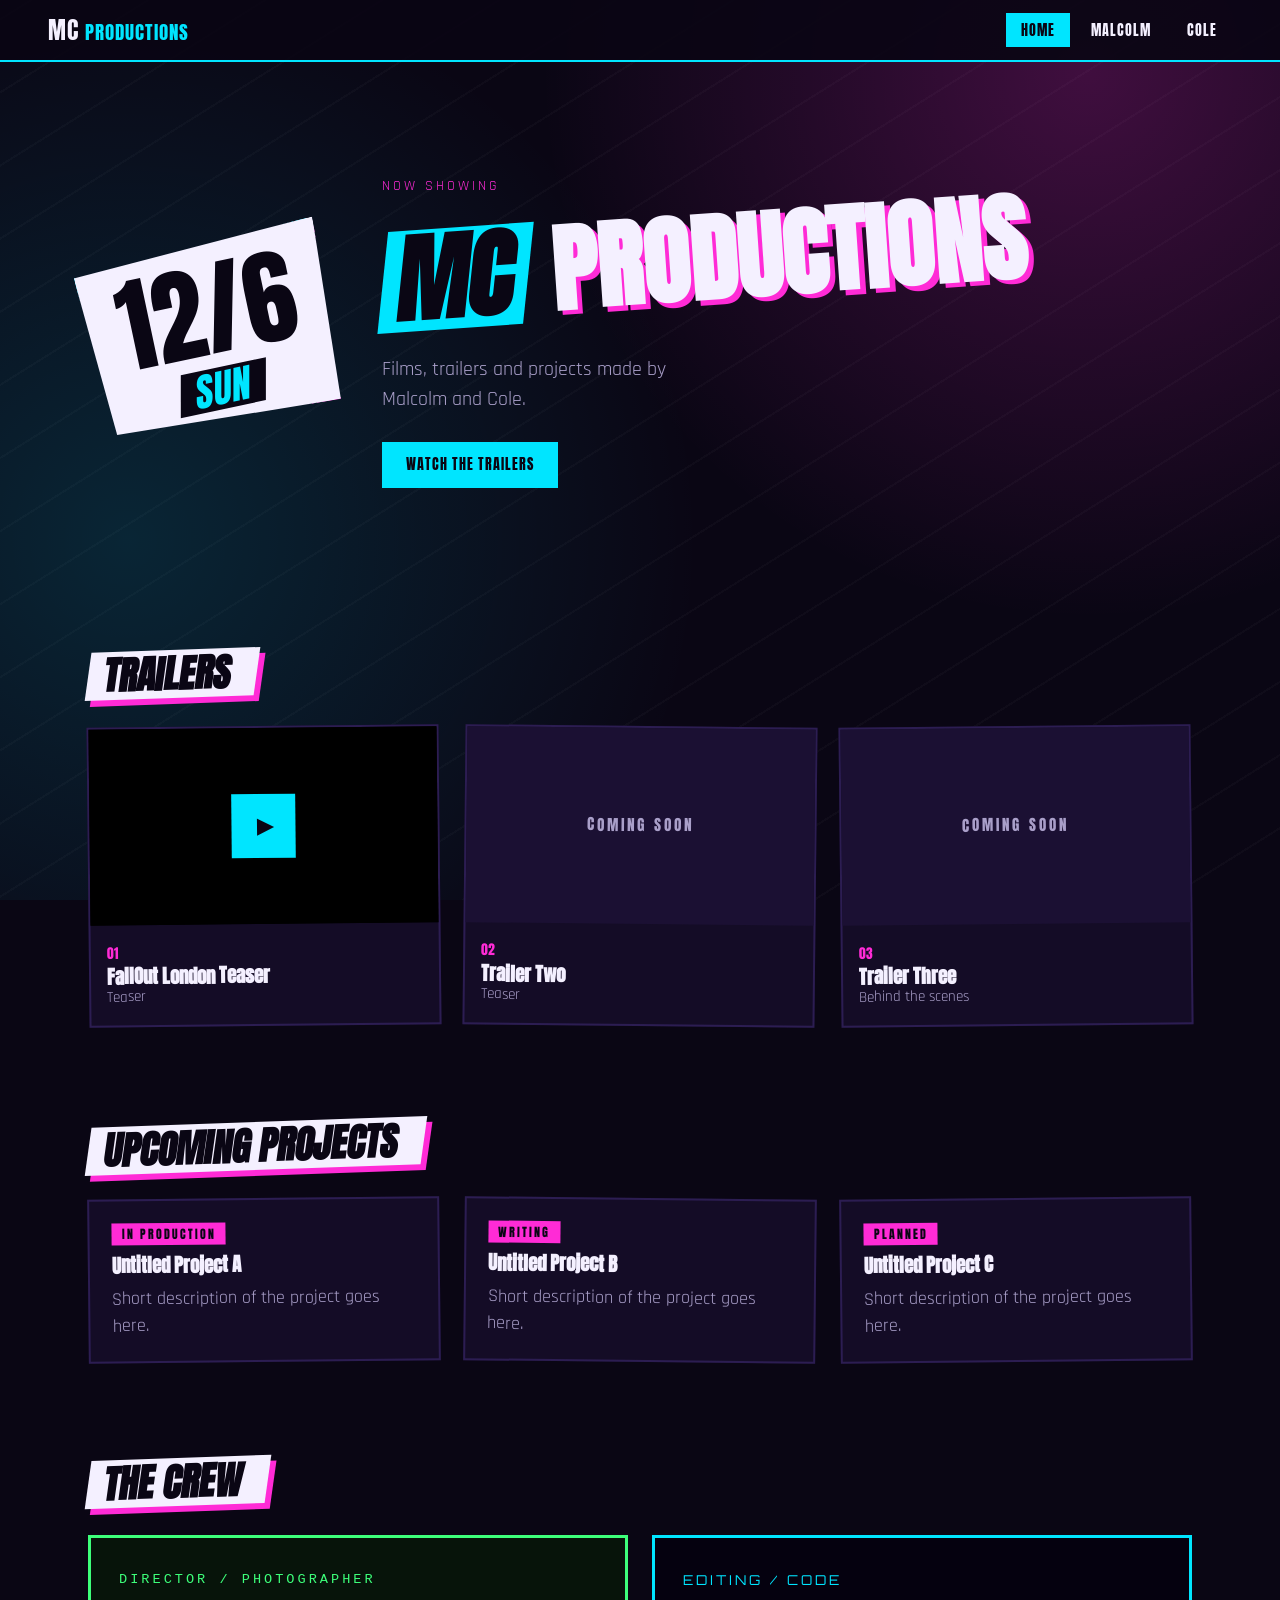
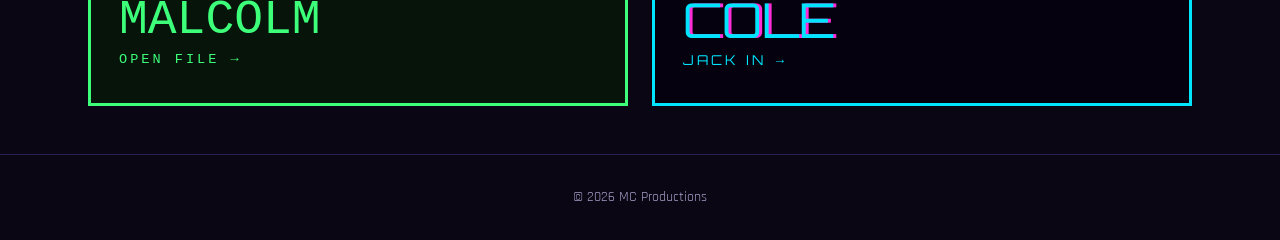
==== index.html @ 98fea37e "first commit" ====
<!DOCTYPE html>
<html lang="en">
<head>
  <meta charset="UTF-8">
  <meta name="viewport" content="width=device-width, initial-scale=1.0">
  <title>MC Productions</title>
  <meta name="description" content="MC Productions — trailers and upcoming projects from Malcolm and Cole.">
  <link rel="preconnect" href="https://fonts.googleapis.com">
  <link href="https://fonts.googleapis.com/css2?family=Anton&family=Orbitron:wght@500;800&family=Rajdhani:wght@400;600&display=swap" rel="stylesheet">
  <link rel="stylesheet" href="style.css">
</head>
<body class="theme-night">
  <header class="site-header">
    <a class="logo" href="index.html">MC<span>PRODUCTIONS</span></a>
    <nav>
      <a href="index.html" class="active">Home</a>
      <a href="malcolm.html">Malcolm</a>
      <a href="cole.html">Cole</a>
    </nav>
  </header>

  <main>
    <section class="hero">
      <div class="stamp" id="date-stamp" aria-hidden="true">
        <span class="md">9/18</span>
        <span class="dow">FRI</span>
      </div>
      <div class="hero-text">
        <p class="kicker">Now showing</p>
        <h1><span>MC</span> Productions</h1>
        <p class="lead">Films, trailers and projects made by Malcolm and Cole.</p>
        <a class="btn" href="#trailers-section">Watch the trailers</a>
      </div>
    </section>

    <section id="trailers-section">
      <h2 class="section-title"><span>Trailers</span></h2>
      <div class="grid" id="trailers"></div>
    </section>

    <section>
      <h2 class="section-title"><span>Upcoming Projects</span></h2>
      <div class="grid" id="upcoming"></div>
    </section>

    <section>
      <h2 class="section-title"><span>The Crew</span></h2>
      <div class="crew">
        <a class="crew-card crew-malcolm" href="malcolm.html">
          <span class="crew-role">Director / Photographer</span>
          <span class="crew-name">Malcolm</span>
          <span class="crew-go">Open file →</span>
        </a>
        <a class="crew-card crew-cole" href="cole.html">
          <span class="crew-role">Editing / Code</span>
          <span class="crew-name">Cole</span>
          <span class="crew-go">Jack in →</span>
        </a>
      </div>
    </section>
  </main>

  <footer>© <span id="year"></span> MC Productions</footer>

  <script src="content.js"></script>
  <script src="site.js"></script>
</body>
</html>
---- style.css ----
/* ============================================================
   MC PRODUCTIONS — one stylesheet, three themes
   1. Shared layout        (every page)
   2. theme-night          (home: NightLine look)
   3. theme-cyber          (Cole: NightLine turned up, neon + glitch)
   4. theme-waste          (Malcolm: wasteland CRT terminal)
   ============================================================ */

/* ---------- 1. SHARED LAYOUT ---------- */
*, *::before, *::after { box-sizing: border-box; }
html { scroll-behavior: smooth; }

body {
  margin: 0;
  min-height: 100vh;
  background: var(--bg);
  color: var(--text);
  font-family: var(--font-body);
  font-size: 18px;
  line-height: 1.5;
  overflow-x: hidden;
}

a { color: var(--accent); }
h1, h2, h3 { font-family: var(--font-head); margin: 0; line-height: 1.05; }
p { margin: 0; }

.site-header {
  position: sticky; top: 0; z-index: 20;
  display: flex; align-items: center; justify-content: space-between;
  flex-wrap: wrap; gap: 8px 24px;
  padding: 12px clamp(16px, 4vw, 48px);
  background: var(--header-bg);
  border-bottom: 2px solid var(--accent);
}
.logo {
  font-family: var(--font-head); font-size: 1.5rem;
  color: var(--text); text-decoration: none; letter-spacing: 1px;
}
.logo span { color: var(--accent); margin-left: 6px; font-size: 0.8em; }
nav { display: flex; gap: 6px; }
nav a {
  padding: 6px 14px; text-decoration: none; text-transform: uppercase;
  font-family: var(--font-head); font-size: 0.85rem; letter-spacing: 1px;
  color: var(--text); border: 1px solid transparent;
}
nav a:hover, nav a:focus-visible { border-color: var(--accent); color: var(--accent); }
nav a.active { background: var(--accent); color: var(--bg); }

main { max-width: 1200px; margin: 0 auto; padding: 0 clamp(16px, 4vw, 48px); }
section { padding: 48px 0; }

.hero { display: flex; align-items: center; gap: 48px; min-height: 60vh; flex-wrap: wrap; }
.hero h1 { font-size: clamp(3rem, 11vw, 7rem); text-transform: uppercase; }
.kicker { color: var(--accent-2); text-transform: uppercase; letter-spacing: 3px; font-size: 0.9rem; margin-bottom: 12px; }
.lead { font-size: 1.25rem; max-width: 34ch; margin: 16px 0 28px; color: var(--muted); }
.hero-links { display: flex; gap: 12px; flex-wrap: wrap; }

.btn {
  display: inline-block; padding: 10px 22px;
  font-family: var(--font-head); font-size: 0.9rem; letter-spacing: 1px;
  text-transform: uppercase; text-decoration: none;
  background: var(--accent); color: var(--bg);
  border: 2px solid var(--accent); cursor: pointer;
  transition: transform 0.15s, box-shadow 0.15s;
}
.btn:hover, .btn:focus-visible { transform: translate(-2px, -2px); box-shadow: 4px 4px 0 var(--accent-2); }
.btn.ghost { background: transparent; color: var(--accent); }

.section-title { font-size: clamp(1.6rem, 4vw, 2.4rem); margin-bottom: 28px; text-transform: uppercase; }

.grid { display: grid; gap: 24px; grid-template-columns: repeat(auto-fill, minmax(280px, 1fr)); }
.grid.wide { grid-template-columns: repeat(auto-fill, minmax(340px, 1fr)); }

.card { background: var(--card); border: 2px solid var(--line); transition: transform 0.15s, border-color 0.15s, box-shadow 0.15s; }
.card:hover { border-color: var(--accent); }
.card h3 { font-size: 1.2rem; }
.card .note { color: var(--muted); font-size: 0.95rem; }

.frame { position: relative; aspect-ratio: 16 / 9; background: #000; overflow: hidden; }
.art-card .frame { aspect-ratio: 4 / 3; }
.frame iframe, .frame img { position: absolute; inset: 0; width: 100%; height: 100%; border: 0; object-fit: cover; }
.frame.empty { display: grid; place-items: center; background: var(--empty); }
.soon { font-family: var(--font-head); letter-spacing: 3px; color: var(--muted); font-size: 0.95rem; }

.play { position: absolute; inset: 0; width: 100%; border: 0; padding: 0; cursor: pointer; background: #000 center / cover no-repeat; }
.play-icon {
  position: absolute; top: 50%; left: 50%; transform: translate(-50%, -50%);
  width: 64px; height: 64px; display: grid; place-items: center;
  background: var(--accent); color: var(--bg); font-size: 1.4rem; padding-left: 4px;
  transition: transform 0.15s;
}
.play:hover .play-icon { transform: translate(-50%, -50%) scale(1.12); }

.info { padding: 14px 16px 16px; position: relative; }
.num { font-family: var(--font-head); color: var(--accent-2); font-size: 0.85rem; }

.text-card { padding: 22px; display: flex; flex-direction: column; gap: 10px; }
.text-card p { color: var(--muted); }
.tag {
  align-self: flex-start; padding: 2px 10px; font-size: 0.75rem; letter-spacing: 2px;
  font-family: var(--font-head); background: var(--accent-2); color: var(--bg);
}
.tech { list-style: none; display: flex; flex-wrap: wrap; gap: 6px; padding: 0; margin: 4px 0; }
.tech li { font-size: 0.8rem; padding: 2px 8px; border: 1px solid var(--accent-2); color: var(--accent-2); }
.links { display: flex; gap: 10px; margin-top: auto; padding-top: 8px; flex-wrap: wrap; }

footer { text-align: center; padding: 32px 16px; color: var(--muted); font-size: 0.9rem; border-top: 1px solid var(--line); }

@media (prefers-reduced-motion: reduce) {
  *, *::before, *::after { animation: none !important; transition: none !important; }
  html { scroll-behavior: auto; }
}

/* ---------- 2. HOME: NIGHTLINE ---------- */
.theme-night {
  --bg: #0a0614; --card: #140c26; --empty: #1b1033; --line: #2c1d52;
  --text: #f4f0ff; --muted: #a99fc9;
  --accent: #00e5ff; --accent-2: #ff2bd6;
  --header-bg: rgba(10, 6, 20, 0.92);
  --font-head: "Anton", "Orbitron", Impact, sans-serif;
  --font-body: "Rajdhani", system-ui, sans-serif;
  background-image:
    radial-gradient(circle at 85% 8%, rgba(255, 43, 214, 0.22), transparent 40%),
    radial-gradient(circle at 10% 60%, rgba(0, 229, 255, 0.14), transparent 45%),
    repeating-linear-gradient(-32deg, transparent 0 60px, rgba(255, 255, 255, 0.025) 60px 62px);
  background-attachment: fixed;
}
.theme-night .hero h1 { transform: rotate(-4deg); margin: 10px 0 44px; font-size: clamp(2.8rem, 9vw, 6rem); text-shadow: 5px 5px 0 var(--accent-2); }
.theme-night .hero h1 span { background: var(--accent); color: var(--bg); padding: 0 14px; display: inline-block; transform: skewX(-10deg); text-shadow: none; }

.stamp {
  flex: 0 0 auto; display: flex; flex-direction: column; align-items: center;
  padding: 18px 34px 14px; transform: rotate(-12deg);
  background: var(--text); color: var(--bg);
  font-family: "Anton", Impact, sans-serif; line-height: 1;
  box-shadow: 10px 10px 0 var(--accent-2), -6px -6px 0 var(--accent);
  clip-path: polygon(0 6%, 100% 0, 96% 100%, 4% 94%);
}
.stamp .md { font-size: clamp(3.5rem, 10vw, 6.5rem); }
.stamp .dow { font-size: clamp(1.4rem, 4vw, 2.4rem); background: var(--bg); color: var(--accent); padding: 2px 16px; margin-top: 6px; transform: skewX(-12deg); }

.theme-night .section-title span {
  display: inline-block; background: var(--text); color: var(--bg);
  padding: 4px 26px 4px 16px; transform: rotate(-2deg) skewX(-10deg);
  box-shadow: 6px 6px 0 var(--accent-2);
}
.theme-night .card { transform: rotate(-0.6deg); }
.theme-night .card:nth-child(even) { transform: rotate(0.6deg); }
.theme-night .card:hover { transform: rotate(0) translateY(-4px); box-shadow: 8px 8px 0 var(--accent-2); }

.crew { display: grid; gap: 24px; grid-template-columns: repeat(auto-fit, minmax(260px, 1fr)); }
.crew-card {
  display: flex; flex-direction: column; gap: 6px; padding: 32px 28px;
  text-decoration: none; border: 3px solid; transition: transform 0.15s, box-shadow 0.15s;
}
.crew-card:hover, .crew-card:focus-visible { transform: translate(-4px, -4px); box-shadow: 8px 8px 0 currentColor; }
.crew-name { font-size: 3rem; line-height: 1; text-transform: uppercase; }
.crew-role, .crew-go { font-size: 0.85rem; letter-spacing: 3px; text-transform: uppercase; }
.crew-cole { background: #05010f; color: #00e5ff; font-family: "Orbitron", sans-serif; }
.crew-cole .crew-name { text-shadow: 3px 0 #ff2bd6; }
.crew-malcolm { background: #07140a; color: #3dff7a; font-family: "Courier New", monospace; }

/* ---------- 3. COLE: CYBERPUNK ---------- */
.theme-cyber {
  --bg: #04020c; --card: rgba(12, 6, 32, 0.85); --empty: #0b0524; --line: #24124f;
  --text: #eafcff; --muted: #8fa3c7;
  --accent: #00f0ff; --accent-2: #ff2bd6;
  --header-bg: rgba(4, 2, 12, 0.9);
  --font-head: "Orbitron", sans-serif;
  --font-body: "Rajdhani", system-ui, sans-serif;
  background-image:
    linear-gradient(rgba(0, 240, 255, 0.07) 1px, transparent 1px),
    linear-gradient(90deg, rgba(0, 240, 255, 0.07) 1px, transparent 1px),
    radial-gradient(ellipse at 50% 0%, rgba(255, 43, 214, 0.28), transparent 55%);
  background-size: 44px 44px, 44px 44px, 100% 100%;
  background-attachment: fixed;
}
.theme-cyber .kicker { font-family: "Share Tech Mono", monospace; letter-spacing: 1px; }
.theme-cyber .site-header { box-shadow: 0 0 22px rgba(0, 240, 255, 0.45); }
.theme-cyber .hero h1 { font-weight: 800; letter-spacing: 6px; text-shadow: 0 0 24px rgba(0, 240, 255, 0.8); }

.glitch { position: relative; display: inline-block; }
.glitch::before, .glitch::after { content: attr(data-text); position: absolute; inset: 0; overflow: hidden; }
.glitch::before { color: var(--accent-2); animation: glitch-a 2.6s infinite steps(1); }
.glitch::after { color: var(--accent); animation: glitch-b 3.1s infinite steps(1); }
@keyframes glitch-a {
  0%, 86%, 100% { transform: none; clip-path: inset(0 0 100% 0); }
  88% { transform: translate(-5px, 2px); clip-path: inset(12% 0 58% 0); }
  92% { transform: translate(4px, -2px); clip-path: inset(62% 0 8% 0); }
}
@keyframes glitch-b {
  0%, 80%, 100% { transform: none; clip-path: inset(0 0 100% 0); }
  82% { transform: translate(5px, 1px); clip-path: inset(40% 0 35% 0); }
  85% { transform: translate(-4px, -1px); clip-path: inset(5% 0 80% 0); }
}

.theme-cyber .section-title { font-size: clamp(1.2rem, 3vw, 1.7rem); letter-spacing: 3px; border-left: 6px solid var(--accent-2); padding-left: 14px; text-shadow: 0 0 12px rgba(255, 43, 214, 0.7); }
.theme-cyber .card { clip-path: polygon(0 0, calc(100% - 22px) 0, 100% 22px, 100% 100%, 22px 100%, 0 calc(100% - 22px)); border-color: var(--line); backdrop-filter: blur(4px); }
.theme-cyber .card:hover { transform: translateY(-4px); box-shadow: 0 0 28px rgba(0, 240, 255, 0.4); }
.theme-cyber .btn { clip-path: polygon(10px 0, 100% 0, calc(100% - 10px) 100%, 0 100%); box-shadow: 0 0 16px rgba(0, 240, 255, 0.5); }
.theme-cyber .btn:hover { transform: none; box-shadow: 0 0 26px var(--accent-2); border-color: var(--accent-2); }
.theme-cyber .btn.ghost { box-shadow: none; }
.theme-cyber .frame.empty { background: repeating-linear-gradient(45deg, #0b0524 0 14px, #120838 14px 28px); }

/* ---------- 4. MALCOLM: WASTELAND TERMINAL x PERSONA ----------
   Dark neutral screen, green + amber as accents only,
   photos in full colour, tilted Persona-style blocks.        */
.theme-waste {
  --bg: #0a0b0a; --card: #121512; --empty: #161a16; --line: #2a332c;
  --text: #ecf3ec; --muted: #9aa89d;
  --accent: #4dff88; --accent-2: #ffb642;
  --header-bg: rgba(10, 11, 10, 0.95);
  --font-head: "VT323", "Courier New", monospace;
  --font-body: "Share Tech Mono", "Courier New", monospace;
  font-size: 17px;
  background-image:
    radial-gradient(circle at 88% 6%, rgba(255, 182, 66, 0.16), transparent 38%),
    radial-gradient(circle at 8% 55%, rgba(77, 255, 136, 0.10), transparent 42%),
    repeating-linear-gradient(-32deg, transparent 0 60px, rgba(255, 255, 255, 0.022) 60px 62px);
  background-attachment: fixed;
}
/* faint CRT scanlines, light enough that the photos stay clear */
.theme-waste::before {
  content: ""; position: fixed; inset: 0; pointer-events: none; z-index: 50;
  background: repeating-linear-gradient(0deg, rgba(0, 0, 0, 0.13) 0 1px, transparent 1px 3px);
}
.theme-waste::after {
  content: ""; position: fixed; inset: 0; pointer-events: none; z-index: 51;
  box-shadow: inset 0 0 140px rgba(0, 0, 0, 0.6);
}

.theme-waste .logo { font-size: 2rem; }
.theme-waste nav a { font-size: 1.4rem; }
.theme-waste nav a.active { transform: skewX(-10deg); }

.theme-waste .hero h1 {
  font-size: clamp(3.5rem, 13vw, 8rem); letter-spacing: 4px;
  color: var(--accent); transform: rotate(-4deg); margin: 6px 0 36px;
  text-shadow: 5px 5px 0 #000, 9px 9px 0 var(--accent-2);
}
.cursor { animation: blink 1s steps(1) infinite; }
@keyframes blink { 50% { opacity: 0; } }

.theme-waste .section-title { font-size: clamp(1.8rem, 5vw, 2.6rem); }
.theme-waste .section-title span {
  display: inline-block; background: var(--accent); color: var(--bg);
  padding: 2px 28px 2px 16px; transform: rotate(-2deg) skewX(-10deg);
  box-shadow: 6px 6px 0 var(--accent-2);
}

.theme-waste .card { transform: rotate(-0.7deg); }
.theme-waste .card:nth-child(even) { transform: rotate(0.7deg); }
.theme-waste .card:hover { transform: rotate(0) translateY(-4px); box-shadow: 8px 8px 0 var(--accent-2); }
.theme-waste .card h3 { font-size: 1.7rem; color: var(--accent); }
.theme-waste .num { font-size: 1.2rem; }

/* photos: whole picture, true colours */
.theme-waste .art-card .frame { aspect-ratio: 3 / 2; background: #000; }
.theme-waste .art-card .frame img { object-fit: contain; }

.theme-waste .btn { font-size: 1.3rem; padding: 6px 20px; transform: skewX(-10deg); }
.theme-waste .btn:hover { transform: skewX(-10deg) translate(-2px, -2px); box-shadow: 5px 5px 0 var(--accent-2); }

@media (max-width: 600px) {
  .hero { min-height: 0; padding-top: 56px; gap: 40px; }
  .stamp { margin-left: 12px; }
}
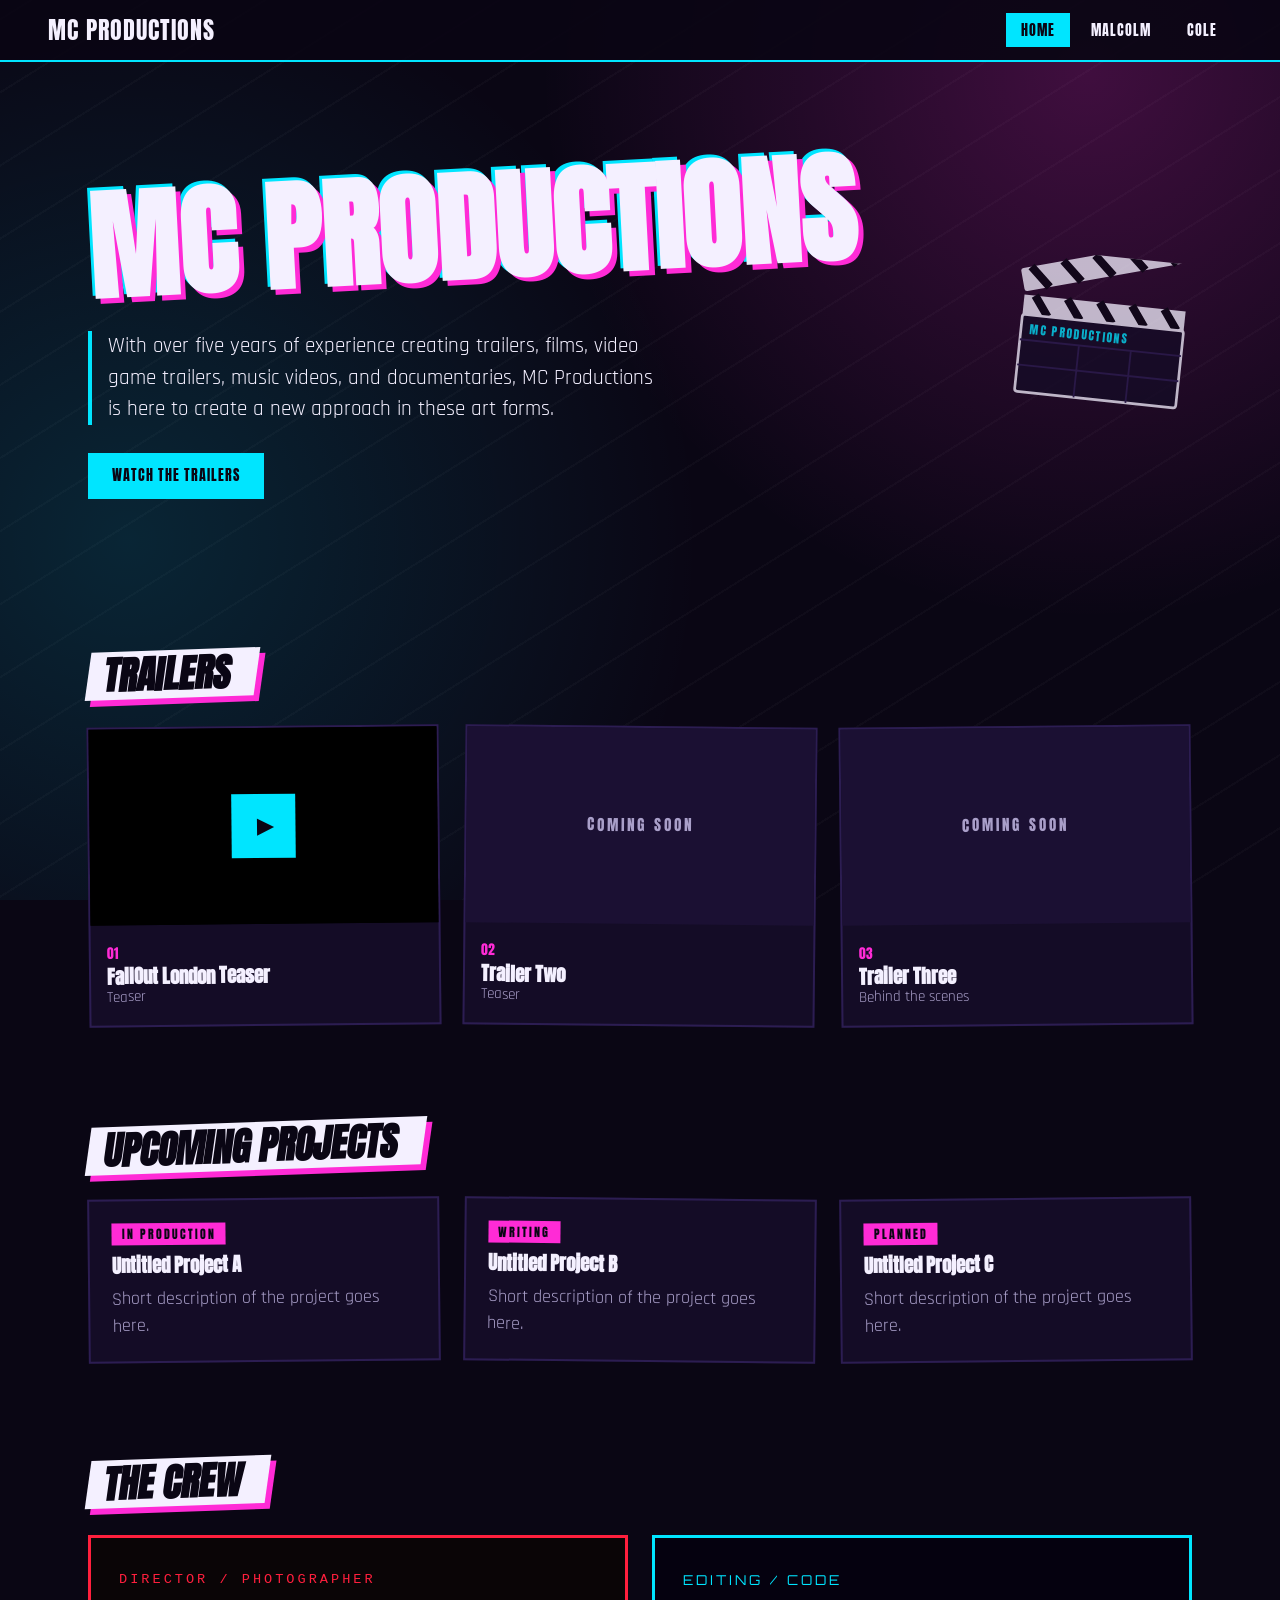
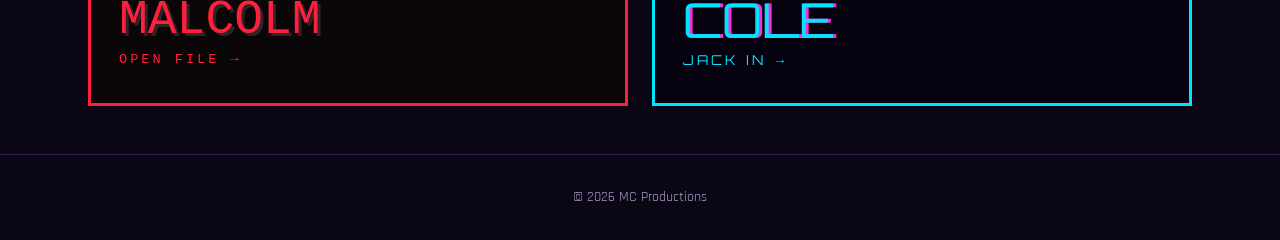
==== commit 322fa41d: "New Header and Malcolm red theme" ====
--- a/index.html
+++ b/index.html
@@ -11,7 +11,7 @@
 </head>
 <body class="theme-night">
   <header class="site-header">
-    <a class="logo" href="index.html">MC<span>PRODUCTIONS</span></a>
+    <a class="logo" href="index.html">MC PRODUCTIONS</a>
     <nav>
       <a href="index.html" class="active">Home</a>
       <a href="malcolm.html">Malcolm</a>
@@ -21,16 +21,22 @@
 
   <main>
     <section class="hero">
-      <div class="stamp" id="date-stamp" aria-hidden="true">
-        <span class="md">9/18</span>
-        <span class="dow">FRI</span>
-      </div>
       <div class="hero-text">
-        <p class="kicker">Now showing</p>
-        <h1><span>MC</span> Productions</h1>
-        <p class="lead">Films, trailers and projects made by Malcolm and Cole.</p>
+        <h1>MC Productions</h1>
+        <p class="mission" id="mission"></p>
         <a class="btn" href="#trailers-section">Watch the trailers</a>
       </div>
+      <svg class="clapper" viewBox="0 0 200 170" aria-hidden="true">
+        <g class="clap-arm">
+          <rect x="10" y="22" width="180" height="26" rx="3" class="c-body"/>
+          <path d="M22 22l16 26M58 22l16 26M94 22l16 26M130 22l16 26M166 22l16 26" class="c-stripe"/>
+        </g>
+        <rect x="10" y="52" width="180" height="22" class="c-body"/>
+        <path d="M22 52l16 22M58 52l16 22M94 52l16 22M130 52l16 22M166 52l16 22" class="c-stripe"/>
+        <rect x="10" y="74" width="180" height="86" rx="3" class="c-slate"/>
+        <path d="M10 102h180M10 130h180M76 102v58M134 102v58" class="c-line"/>
+        <text x="20" y="95" class="c-text">MC PRODUCTIONS</text>
+      </svg>
     </section>
 
     <section id="trailers-section">
--- a/style.css
+++ b/style.css
@@ -37,7 +37,6 @@
   font-family: var(--font-head); font-size: 1.5rem;
   color: var(--text); text-decoration: none; letter-spacing: 1px;
 }
-.logo span { color: var(--accent); margin-left: 6px; font-size: 0.8em; }
 nav { display: flex; gap: 6px; }
 nav a {
   padding: 6px 14px; text-decoration: none; text-transform: uppercase;
@@ -126,19 +125,23 @@
     repeating-linear-gradient(-32deg, transparent 0 60px, rgba(255, 255, 255, 0.025) 60px 62px);
   background-attachment: fixed;
 }
-.theme-night .hero h1 { transform: rotate(-4deg); margin: 10px 0 44px; font-size: clamp(2.8rem, 9vw, 6rem); text-shadow: 5px 5px 0 var(--accent-2); }
-.theme-night .hero h1 span { background: var(--accent); color: var(--bg); padding: 0 14px; display: inline-block; transform: skewX(-10deg); text-shadow: none; }
-
-.stamp {
-  flex: 0 0 auto; display: flex; flex-direction: column; align-items: center;
-  padding: 18px 34px 14px; transform: rotate(-12deg);
-  background: var(--text); color: var(--bg);
-  font-family: "Anton", Impact, sans-serif; line-height: 1;
-  box-shadow: 10px 10px 0 var(--accent-2), -6px -6px 0 var(--accent);
-  clip-path: polygon(0 6%, 100% 0, 96% 100%, 4% 94%);
-}
-.stamp .md { font-size: clamp(3.5rem, 10vw, 6.5rem); }
-.stamp .dow { font-size: clamp(1.4rem, 4vw, 2.4rem); background: var(--bg); color: var(--accent); padding: 2px 16px; margin-top: 6px; transform: skewX(-12deg); }
+.theme-night .hero { justify-content: space-between; }
+.theme-night .hero h1 {
+  font-size: clamp(3rem, 10vw, 7.5rem); transform: rotate(-3deg); margin: 0 0 40px;
+  text-shadow: 5px 5px 0 var(--accent-2), -3px -3px 0 var(--accent);
+}
+.mission { font-size: 1.3rem; max-width: 52ch; margin: 0 0 28px; color: var(--text); border-left: 4px solid var(--accent); padding-left: 16px; }
+
+/* small, quiet clapperboard beside the title */
+.clapper { flex: 0 0 auto; width: clamp(110px, 16vw, 180px); opacity: 0.75; transform: rotate(6deg); }
+.clapper .c-body { fill: var(--text); }
+.clapper .c-stripe { stroke: var(--bg); stroke-width: 9; }
+.clapper .c-slate { fill: var(--card); stroke: var(--text); stroke-width: 3; }
+.clapper .c-line { stroke: var(--line); stroke-width: 2; }
+.clapper .c-text { fill: var(--accent); font: 13px "Anton", Impact, sans-serif; letter-spacing: 1.5px; }
+.clap-arm { transform-origin: 12px 48px; transform: rotate(-16deg); transition: transform 0.18s ease-in; }
+.clapper:hover .clap-arm { transform: rotate(0); }
+
 
 .theme-night .section-title span {
   display: inline-block; background: var(--text); color: var(--bg);
@@ -159,7 +162,8 @@
 .crew-role, .crew-go { font-size: 0.85rem; letter-spacing: 3px; text-transform: uppercase; }
 .crew-cole { background: #05010f; color: #00e5ff; font-family: "Orbitron", sans-serif; }
 .crew-cole .crew-name { text-shadow: 3px 0 #ff2bd6; }
-.crew-malcolm { background: #07140a; color: #3dff7a; font-family: "Courier New", monospace; }
+.crew-malcolm { background: #0a0506; color: #ff1f3d; font-family: "Courier New", monospace; }
+.crew-malcolm .crew-name { text-shadow: 3px 3px 0 #fff2; }
 
 /* ---------- 3. COLE: CYBERPUNK ---------- */
 .theme-cyber {
@@ -204,20 +208,22 @@
 .theme-cyber .frame.empty { background: repeating-linear-gradient(45deg, #0b0524 0 14px, #120838 14px 28px); }
 
 /* ---------- 4. MALCOLM: WASTELAND TERMINAL x PERSONA ----------
-   Dark neutral screen, green + amber as accents only,
+   Black and red, spray-paint / halftone street feel,
    photos in full colour, tilted Persona-style blocks.        */
 .theme-waste {
-  --bg: #0a0b0a; --card: #121512; --empty: #161a16; --line: #2a332c;
-  --text: #ecf3ec; --muted: #9aa89d;
-  --accent: #4dff88; --accent-2: #ffb642;
-  --header-bg: rgba(10, 11, 10, 0.95);
+  --bg: #070607; --card: #121012; --empty: #181316; --line: #33222a;
+  --text: #f5eef0; --muted: #a8979c;
+  --accent: #ff1f3d; --accent-2: #f5eef0;
+  --header-bg: rgba(7, 6, 7, 0.95);
   --font-head: "VT323", "Courier New", monospace;
   --font-body: "Share Tech Mono", "Courier New", monospace;
   font-size: 17px;
   background-image:
-    radial-gradient(circle at 88% 6%, rgba(255, 182, 66, 0.16), transparent 38%),
-    radial-gradient(circle at 8% 55%, rgba(77, 255, 136, 0.10), transparent 42%),
-    repeating-linear-gradient(-32deg, transparent 0 60px, rgba(255, 255, 255, 0.022) 60px 62px);
+    radial-gradient(circle at 88% 4%, rgba(255, 31, 61, 0.30), transparent 40%),
+    radial-gradient(circle at 5% 70%, rgba(120, 40, 255, 0.12), transparent 40%),
+    radial-gradient(rgba(255, 31, 61, 0.16) 1.5px, transparent 1.6px),
+    repeating-linear-gradient(-32deg, transparent 0 60px, rgba(255, 255, 255, 0.02) 60px 62px);
+  background-size: auto, auto, 14px 14px, auto;
   background-attachment: fixed;
 }
 /* faint CRT scanlines, light enough that the photos stay clear */
@@ -237,7 +243,7 @@
 .theme-waste .hero h1 {
   font-size: clamp(3.5rem, 13vw, 8rem); letter-spacing: 4px;
   color: var(--accent); transform: rotate(-4deg); margin: 6px 0 36px;
-  text-shadow: 5px 5px 0 #000, 9px 9px 0 var(--accent-2);
+  text-shadow: 4px 4px 0 #000, -4px 2px 0 rgba(60, 120, 255, 0.75), 8px 8px 0 var(--accent-2);
 }
 .cursor { animation: blink 1s steps(1) infinite; }
 @keyframes blink { 50% { opacity: 0; } }
@@ -264,5 +270,4 @@
 
 @media (max-width: 600px) {
   .hero { min-height: 0; padding-top: 56px; gap: 40px; }
-  .stamp { margin-left: 12px; }
-}
+}
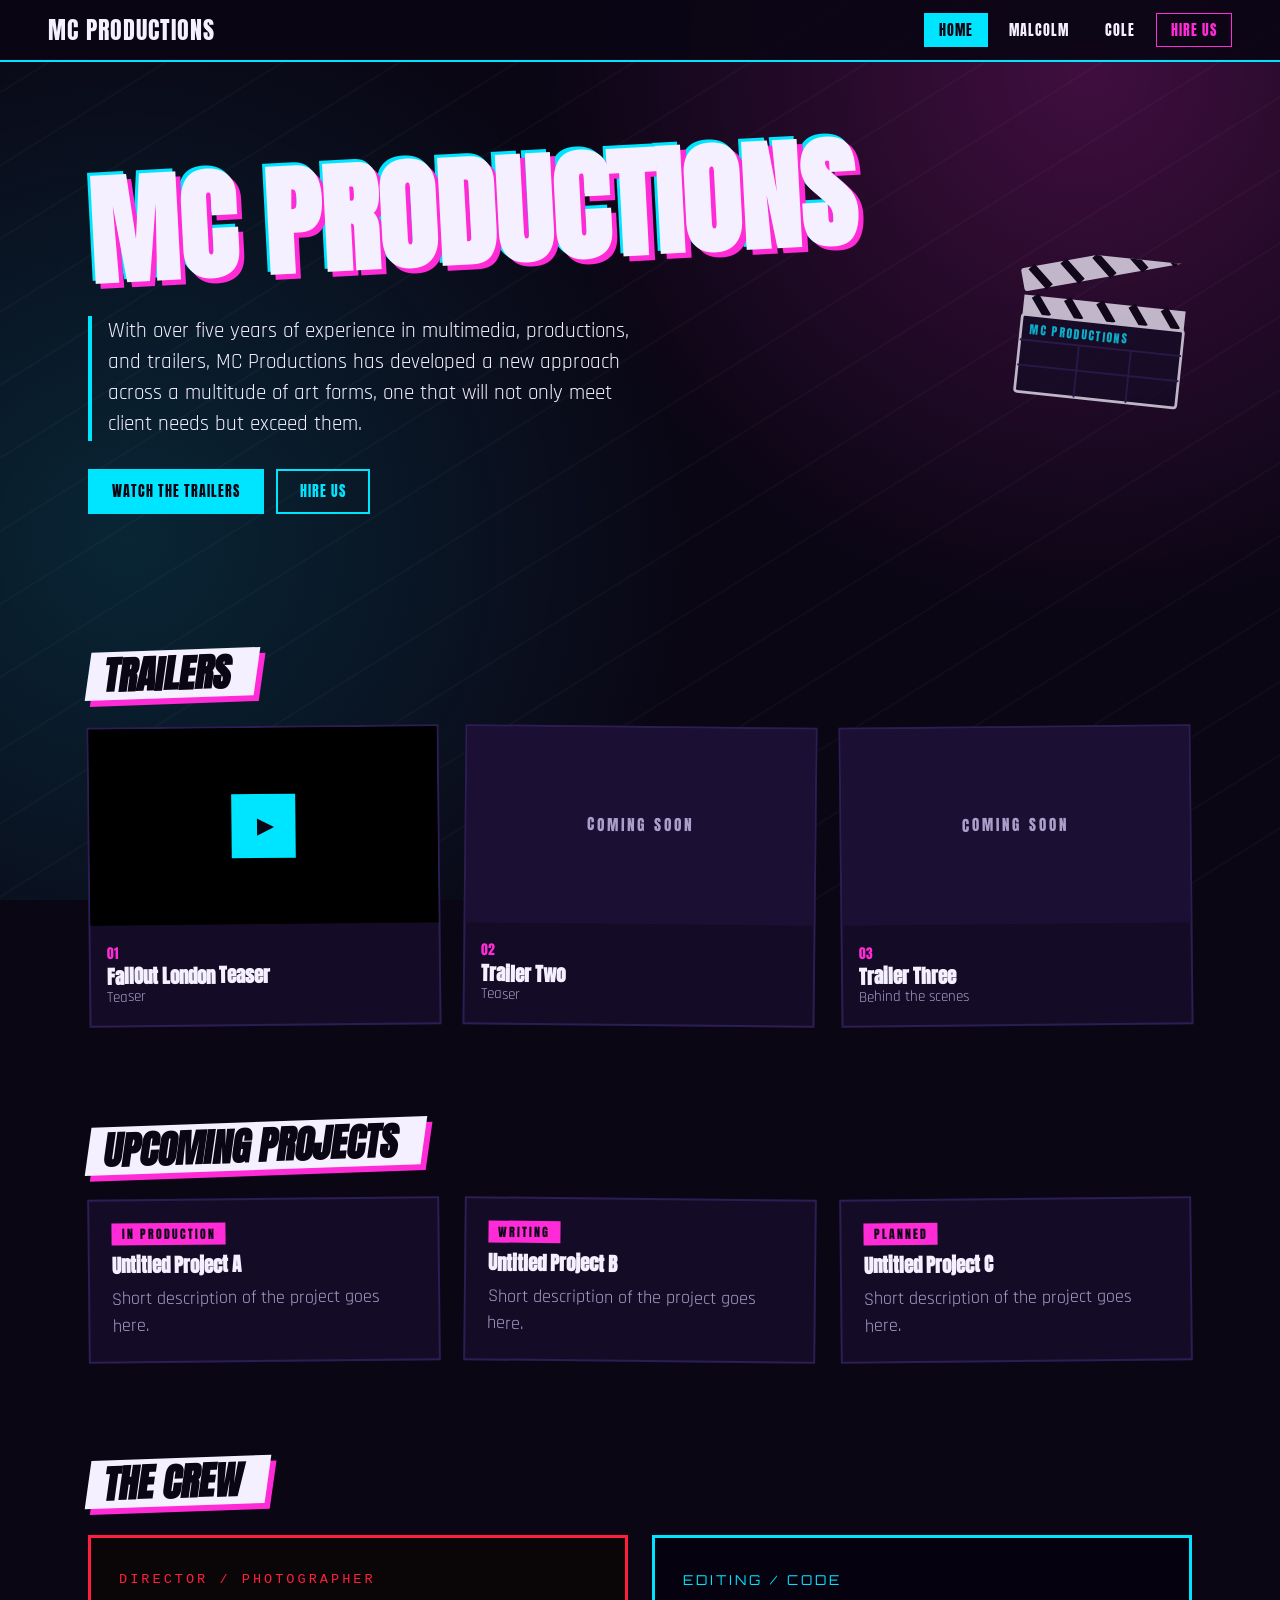
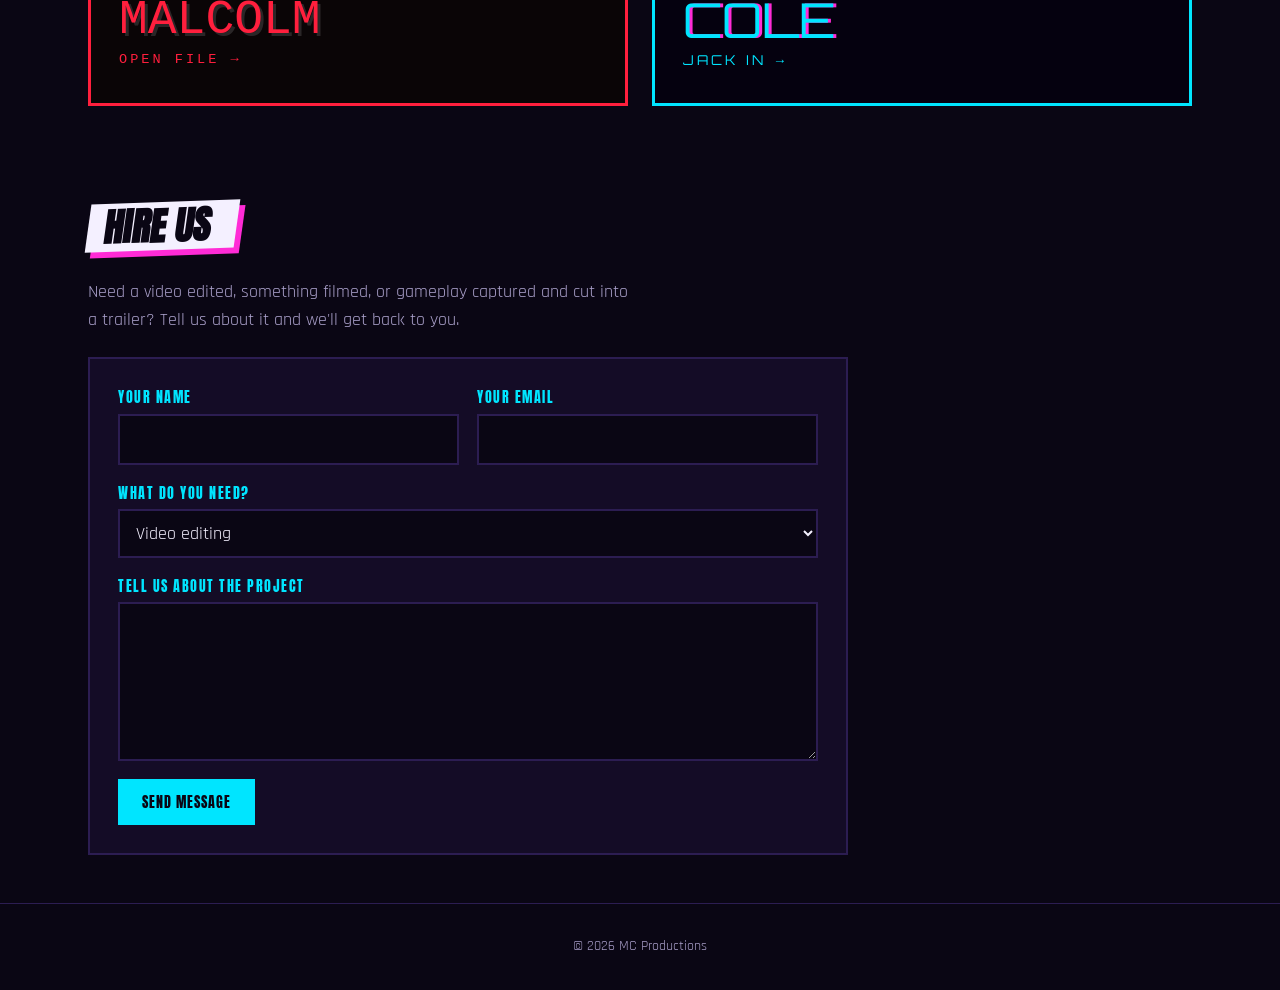
==== commit b127c9eb: "Form page" ====
--- a/index.html
+++ b/index.html
@@ -16,6 +16,7 @@
       <a href="index.html" class="active">Home</a>
       <a href="malcolm.html">Malcolm</a>
       <a href="cole.html">Cole</a>
+      <a href="#contact" class="hire">Hire Us</a>
     </nav>
   </header>
 
@@ -24,7 +25,10 @@
       <div class="hero-text">
         <h1>MC Productions</h1>
         <p class="mission" id="mission"></p>
-        <a class="btn" href="#trailers-section">Watch the trailers</a>
+        <div class="hero-links">
+          <a class="btn" href="#trailers-section">Watch the trailers</a>
+          <a class="btn ghost" href="#contact">Hire us</a>
+        </div>
       </div>
       <svg class="clapper" viewBox="0 0 200 170" aria-hidden="true">
         <g class="clap-arm">
@@ -64,6 +68,41 @@
         </a>
       </div>
     </section>
+    <section id="contact">
+      <h2 class="section-title"><span>Hire Us</span></h2>
+      <p class="contact-intro">Need a video edited, something filmed, or gameplay captured and cut into a trailer? Tell us about it and we'll get back to you.</p>
+      <form id="contact-form" class="contact-form" novalidate>
+        <div class="field">
+          <label for="cf-name">Your name</label>
+          <input id="cf-name" name="name" type="text" autocomplete="name" required>
+        </div>
+        <div class="field">
+          <label for="cf-email">Your email</label>
+          <input id="cf-email" name="email" type="email" autocomplete="email" required>
+        </div>
+        <div class="field wide">
+          <label for="cf-service">What do you need?</label>
+          <select id="cf-service" name="service">
+            <option>Video editing</option>
+            <option>Filming</option>
+            <option>Game capture / game trailer</option>
+            <option>Trailer or promo</option>
+            <option>Photography</option>
+            <option>Something else</option>
+          </select>
+        </div>
+        <div class="field wide">
+          <label for="cf-message">Tell us about the project</label>
+          <textarea id="cf-message" name="message" rows="5" required></textarea>
+        </div>
+        <!-- spam trap: real people never see or fill this -->
+        <input type="text" name="_honey" class="hp" tabindex="-1" autocomplete="off" aria-hidden="true">
+        <div class="field wide form-actions">
+          <button class="btn" type="submit">Send message</button>
+          <p id="contact-status" class="form-status" role="status" aria-live="polite"></p>
+        </div>
+      </form>
+    </section>
   </main>
 
   <footer>© <span id="year"></span> MC Productions</footer>
--- a/style.css
+++ b/style.css
@@ -245,6 +245,29 @@
   color: var(--accent); transform: rotate(-4deg); margin: 6px 0 36px;
   text-shadow: 4px 4px 0 #000, -4px 2px 0 rgba(60, 120, 255, 0.75), 8px 8px 0 var(--accent-2);
 }
+/* horizontal glitch: thin bands of the name slide left and right */
+.glitch-h { position: relative; display: inline-block; }
+.glitch-h::before, .glitch-h::after {
+  content: attr(data-text); position: absolute; left: 0; top: 0;
+  text-shadow: none; clip-path: inset(0 0 100% 0); pointer-events: none;
+}
+.glitch-h::before { color: #fff; animation: slice-a 3.2s infinite steps(1); }
+.glitch-h::after { color: #3c78ff; animation: slice-b 2.7s infinite steps(1); }
+@keyframes slice-a {
+  0%, 70%, 100% { clip-path: inset(0 0 100% 0); transform: none; }
+  72% { clip-path: inset(18% 0 66% 0); transform: translateX(-22px); }
+  75% { clip-path: inset(55% 0 30% 0); transform: translateX(16px); }
+  78% { clip-path: inset(36% 0 52% 0); transform: translateX(-10px); }
+  81% { clip-path: inset(74% 0 10% 0); transform: translateX(26px); }
+}
+@keyframes slice-b {
+  0%, 40%, 100% { clip-path: inset(0 0 100% 0); transform: none; }
+  42% { clip-path: inset(62% 0 24% 0); transform: translateX(20px); }
+  45% { clip-path: inset(8% 0 80% 0); transform: translateX(-18px); }
+  48% { clip-path: inset(44% 0 44% 0); transform: translateX(30px); }
+  90% { clip-path: inset(28% 0 60% 0); transform: translateX(-14px); }
+  92% { clip-path: inset(0 0 100% 0); }
+}
 .cursor { animation: blink 1s steps(1) infinite; }
 @keyframes blink { 50% { opacity: 0; } }
 
@@ -268,6 +291,79 @@
 .theme-waste .btn { font-size: 1.3rem; padding: 6px 20px; transform: skewX(-10deg); }
 .theme-waste .btn:hover { transform: skewX(-10deg) translate(-2px, -2px); box-shadow: 5px 5px 0 var(--accent-2); }
 
+/* ---------- HIRE US / CONTACT FORM ---------- */
+nav a.hire { border-color: var(--accent-2); color: var(--accent-2); }
+nav a.hire:hover { background: var(--accent-2); color: var(--bg); }
+#contact { scroll-margin-top: 70px; }
+.contact-intro { max-width: 60ch; margin-bottom: 24px; font-size: 1.15rem; color: var(--muted); }
+.contact-form { display: grid; grid-template-columns: 1fr 1fr; gap: 18px; max-width: 760px; background: var(--card); border: 2px solid var(--line); padding: 28px; }
+.field { display: flex; flex-direction: column; gap: 6px; }
+.field.wide { grid-column: 1 / -1; }
+.field label { font-family: var(--font-head); font-size: 0.85rem; letter-spacing: 1.5px; text-transform: uppercase; color: var(--accent); }
+.field input, .field select, .field textarea {
+  font: inherit; color: var(--text); background: var(--bg);
+  border: 2px solid var(--line); padding: 10px 12px; border-radius: 0; width: 100%;
+}
+.field textarea { resize: vertical; min-height: 120px; }
+.field input:focus, .field select:focus, .field textarea:focus { outline: none; border-color: var(--accent); box-shadow: 4px 4px 0 var(--accent-2); }
+.hp { position: absolute; left: -9999px; width: 1px; height: 1px; opacity: 0; }
+.form-actions { flex-direction: row; align-items: center; gap: 16px; flex-wrap: wrap; }
+.form-status { min-height: 1.5em; }
+.form-status.ok { color: #5dff9b; }
+.form-status.error { color: #ff6b81; }
+button.btn:disabled { opacity: 0.6; cursor: wait; }
+
+/* ---------- PHONES ---------- */
 @media (max-width: 600px) {
-  .hero { min-height: 0; padding-top: 56px; gap: 40px; }
-}
+  body { font-size: 16px; }
+  .site-header { padding: 8px 14px; gap: 2px 10px; flex-wrap: wrap; position: static; }
+  nav { flex-wrap: wrap; }
+  .logo, .theme-waste .logo { font-size: 1.05rem; white-space: nowrap; }
+  nav { gap: 2px; }
+  nav a, .theme-waste nav a { font-size: 0.72rem; padding: 6px 8px; letter-spacing: 0.5px; }
+  .theme-waste nav a { font-size: 1.05rem; }
+
+  section { padding: 30px 0; }
+  .hero { min-height: 0; padding-top: 40px; gap: 24px; }
+  .lead { font-size: 1.05rem; margin: 12px 0 22px; }
+  .mission { font-size: 1.05rem; padding-left: 12px; }
+  .clapper { display: none; }
+  .theme-night .hero h1 { font-size: 13.5vw; margin-bottom: 28px; text-shadow: 3px 3px 0 var(--accent-2), -2px -2px 0 var(--accent); }
+  .theme-cyber .hero h1 { letter-spacing: 3px; }
+  .theme-waste .hero h1 { font-size: 19vw; margin-bottom: 24px; }
+  .theme-waste .kicker { font-size: 0.72rem; letter-spacing: 2px; }
+  .kicker-extra { display: none; }
+  .btn { padding: 10px 16px; }
+  .hero-links { gap: 8px; }
+
+  .section-title { margin-bottom: 20px; }
+  .theme-cyber .section-title { letter-spacing: 1.5px; }
+  .grid, .grid.wide { grid-template-columns: 1fr; gap: 16px; }
+  .play-icon { width: 52px; height: 52px; font-size: 1.1rem; }
+  .crew-card { padding: 22px 20px; }
+  .crew-name { font-size: 2.3rem; }
+  .contact-form { grid-template-columns: 1fr; padding: 18px; gap: 14px; }
+  .field input, .field select, .field textarea { font-size: 16px; }
+
+  /* photo + game galleries: two across so the page isn't endless */
+  #malcolm-art, #malcolm-games { grid-template-columns: 1fr 1fr; gap: 10px; }
+  .art-card .info { padding: 8px 10px 10px; }
+  .theme-waste .art-card h3 { font-size: 1.15rem; line-height: 1; }
+  .art-card .note { font-size: 0.72rem; }
+  .theme-waste .card, .theme-waste .card:nth-child(even), .theme-night .card, .theme-night .card:nth-child(even) { transform: none; }
+}
+
+/* ---------- PHOTO VIEWER (tap a photo) ---------- */
+.lightbox { position: fixed; inset: 0; z-index: 100; background: rgba(0, 0, 0, 0.94); display: none; align-items: center; justify-content: center; flex-direction: column; text-shadow: none; }
+.lightbox.open { display: flex; }
+.lightbox img { max-width: 94vw; max-height: 80vh; object-fit: contain; }
+.lightbox .lb-cap { color: #fff; margin-top: 12px; font-size: 1rem; text-align: center; padding: 0 16px; }
+.lightbox button { position: absolute; background: rgba(0, 0, 0, 0.55); color: #fff; border: 2px solid var(--accent); font-size: 1.6rem; width: 48px; height: 48px; cursor: pointer; }
+.lightbox .lb-close { top: 14px; right: 14px; }
+.lightbox .lb-prev { left: 10px; top: 50%; transform: translateY(-50%); }
+.lightbox .lb-next { right: 10px; top: 50%; transform: translateY(-50%); }
+
+
+/* game screenshots: widescreen frames */
+.section-note { color: var(--muted); margin: -12px 0 24px; max-width: 60ch; }
+#malcolm-games .frame { aspect-ratio: 16 / 9; }
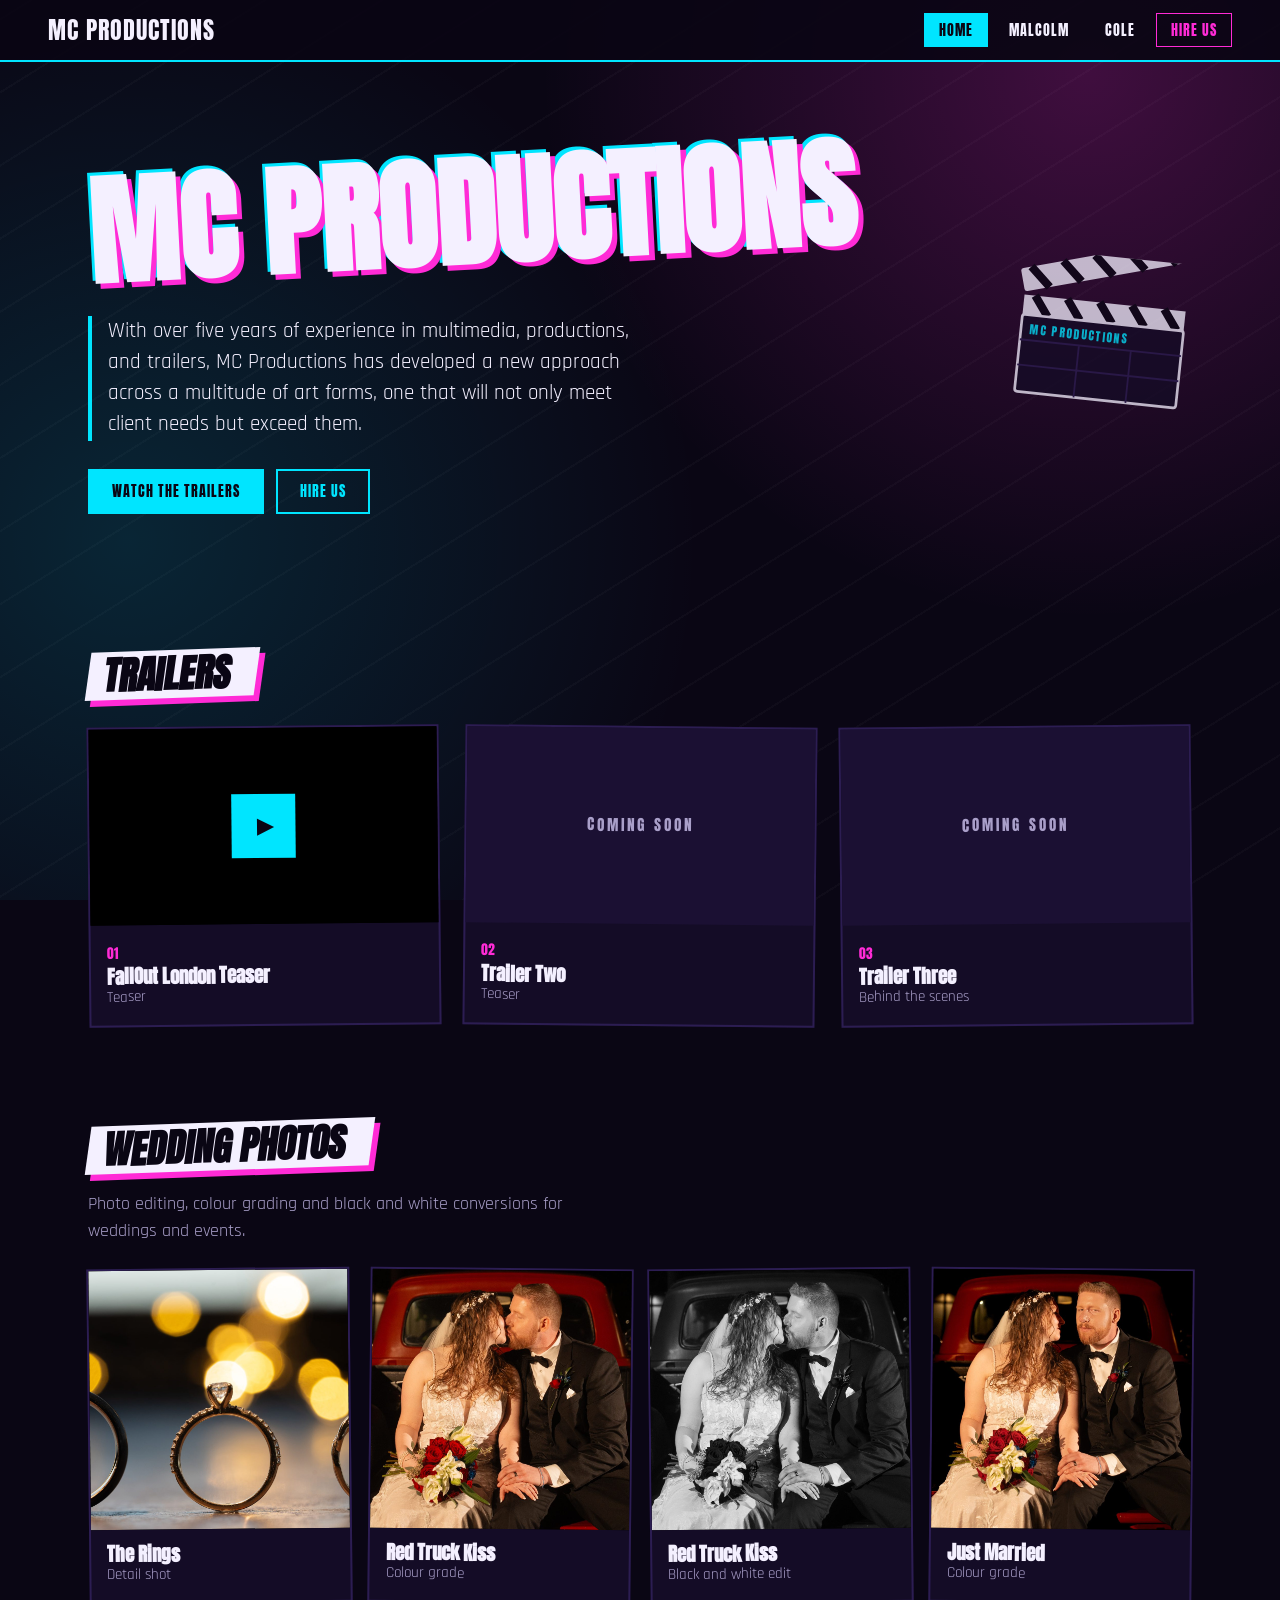
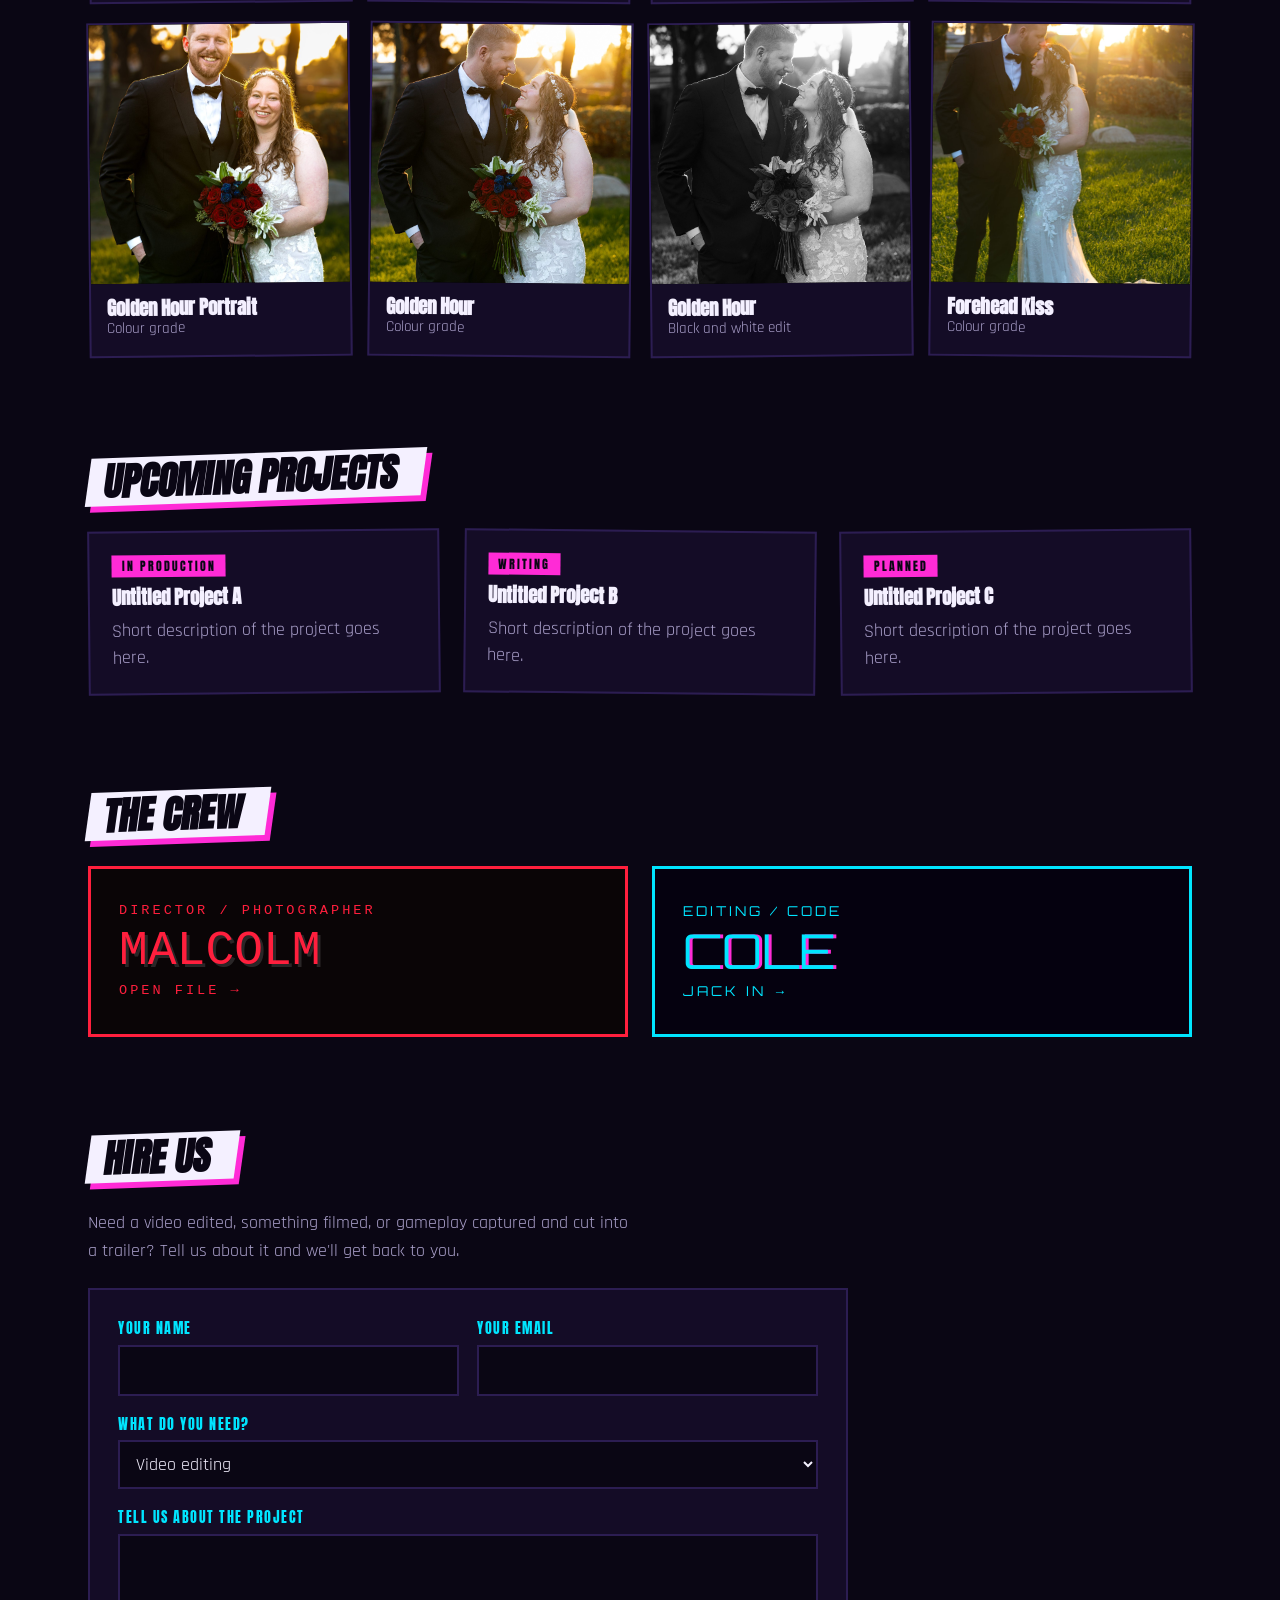
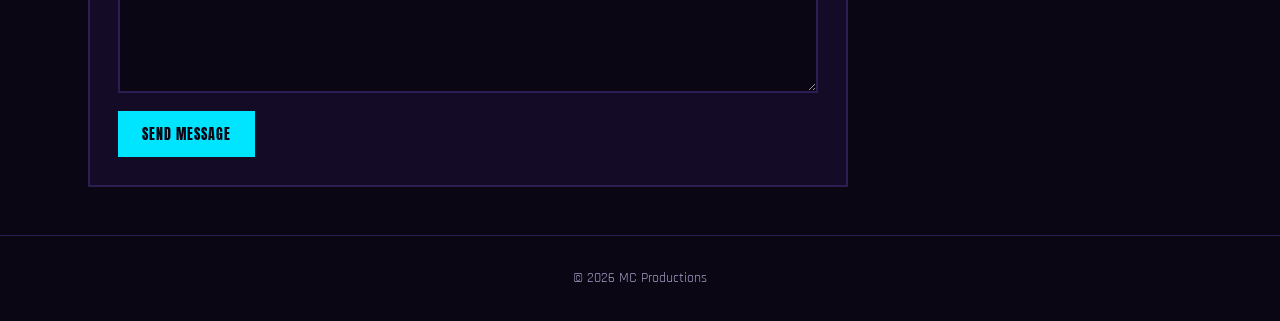
==== commit 6723d14f: "Wedding added" ====
--- a/index.html
+++ b/index.html
@@ -46,6 +46,12 @@
     <section id="trailers-section">
       <h2 class="section-title"><span>Trailers</span></h2>
       <div class="grid" id="trailers"></div>
+    </section>
+
+    <section id="weddings-section">
+      <h2 class="section-title"><span>Wedding Photos</span></h2>
+      <p class="section-note">Photo editing, colour grading and black and white conversions for weddings and events.</p>
+      <div class="grid gallery" id="weddings"></div>
     </section>
 
     <section>
--- a/style.css
+++ b/style.css
@@ -291,10 +291,16 @@
 .theme-waste .btn { font-size: 1.3rem; padding: 6px 20px; transform: skewX(-10deg); }
 .theme-waste .btn:hover { transform: skewX(-10deg) translate(-2px, -2px); box-shadow: 5px 5px 0 var(--accent-2); }
 
+/* ---------- HOME PAGE PHOTO GALLERY ---------- */
+.grid.gallery { grid-template-columns: repeat(auto-fill, minmax(230px, 1fr)); gap: 18px; }
+.gallery .art-card .frame { aspect-ratio: 1 / 1; }
+.gallery .art-card .frame img { object-fit: cover; object-position: center 25%; }
+.theme-night .section-note { margin-top: -8px; }
+
 /* ---------- HIRE US / CONTACT FORM ---------- */
 nav a.hire { border-color: var(--accent-2); color: var(--accent-2); }
 nav a.hire:hover { background: var(--accent-2); color: var(--bg); }
-#contact { scroll-margin-top: 70px; }
+section[id] { scroll-margin-top: 80px; }
 .contact-intro { max-width: 60ch; margin-bottom: 24px; font-size: 1.15rem; color: var(--muted); }
 .contact-form { display: grid; grid-template-columns: 1fr 1fr; gap: 18px; max-width: 760px; background: var(--card); border: 2px solid var(--line); padding: 28px; }
 .field { display: flex; flex-direction: column; gap: 6px; }
@@ -346,9 +352,10 @@
   .field input, .field select, .field textarea { font-size: 16px; }
 
   /* photo + game galleries: two across so the page isn't endless */
-  #malcolm-art, #malcolm-games { grid-template-columns: 1fr 1fr; gap: 10px; }
+  #malcolm-art, #malcolm-games, .grid.gallery { grid-template-columns: 1fr 1fr; gap: 10px; }
   .art-card .info { padding: 8px 10px 10px; }
   .theme-waste .art-card h3 { font-size: 1.15rem; line-height: 1; }
+  .gallery .art-card h3 { font-size: 0.95rem; }
   .art-card .note { font-size: 0.72rem; }
   .theme-waste .card, .theme-waste .card:nth-child(even), .theme-night .card, .theme-night .card:nth-child(even) { transform: none; }
 }
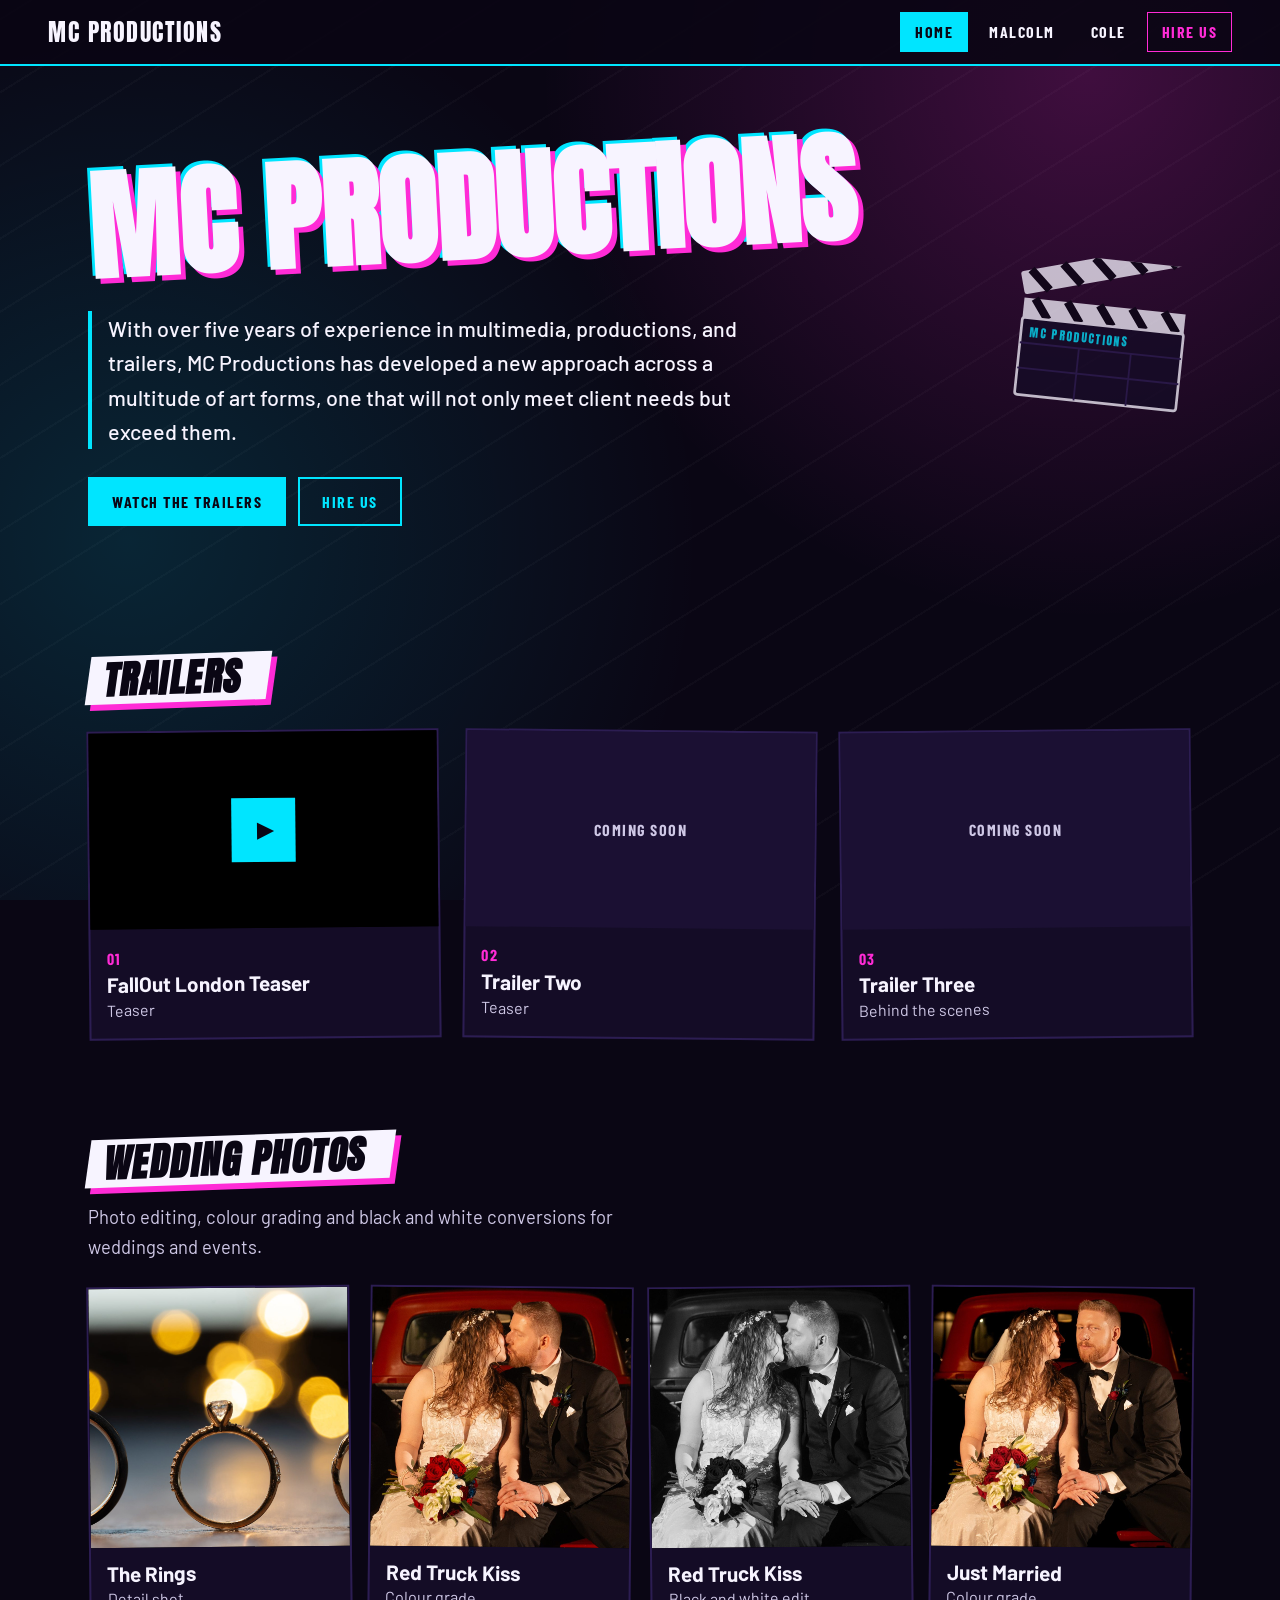
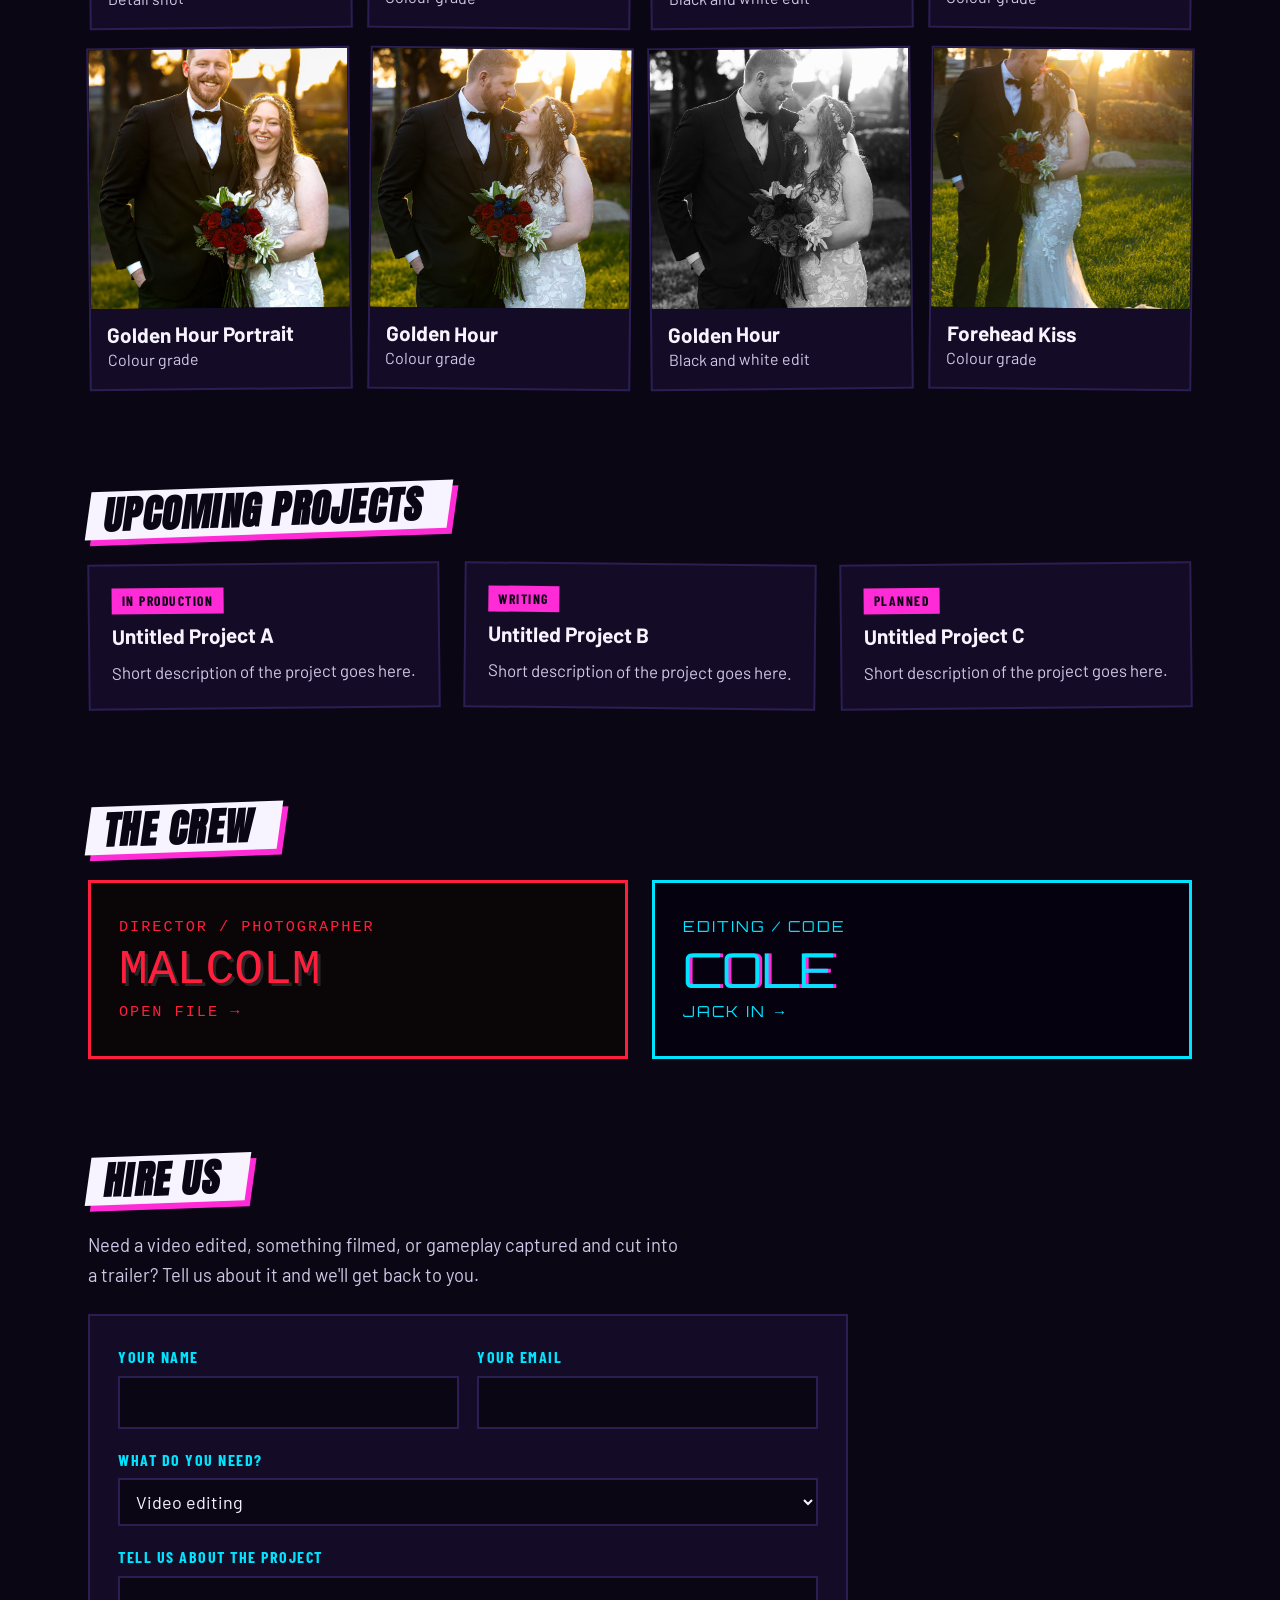
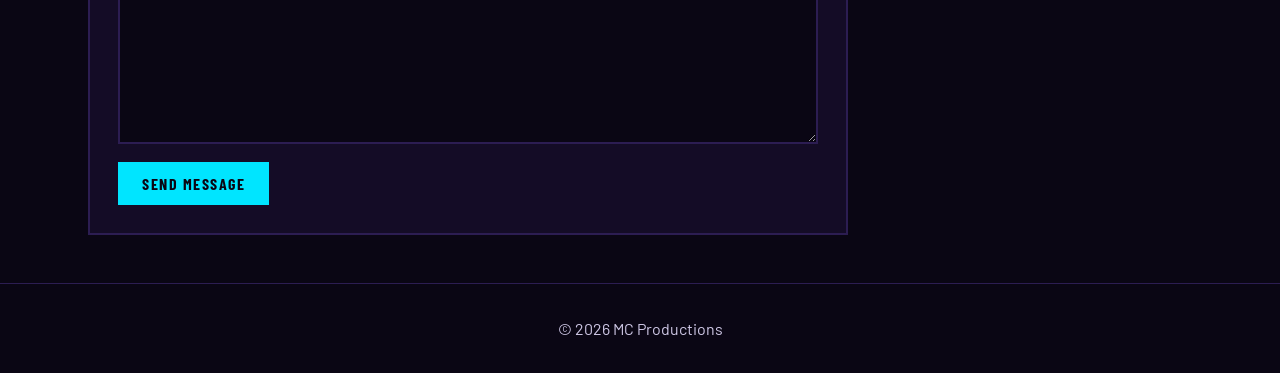
==== commit 2d4b1cef: "Better title reading" ====
--- a/index.html
+++ b/index.html
@@ -6,7 +6,7 @@
   <title>MC Productions</title>
   <meta name="description" content="MC Productions — trailers and upcoming projects from Malcolm and Cole.">
   <link rel="preconnect" href="https://fonts.googleapis.com">
-  <link href="https://fonts.googleapis.com/css2?family=Anton&family=Orbitron:wght@500;800&family=Rajdhani:wght@400;600&display=swap" rel="stylesheet">
+  <link href="https://fonts.googleapis.com/css2?family=Anton&family=Barlow:wght@400;500;600;700&family=Barlow+Condensed:wght@600;700&family=Orbitron:wght@500;800&display=swap" rel="stylesheet">
   <link rel="stylesheet" href="style.css">
 </head>
 <body class="theme-night">
--- a/style.css
+++ b/style.css
@@ -114,11 +114,11 @@
 /* ---------- 2. HOME: NIGHTLINE ---------- */
 .theme-night {
   --bg: #0a0614; --card: #140c26; --empty: #1b1033; --line: #2c1d52;
-  --text: #f4f0ff; --muted: #a99fc9;
+  --text: #f7f4ff; --muted: #cfc8e6;
   --accent: #00e5ff; --accent-2: #ff2bd6;
   --header-bg: rgba(10, 6, 20, 0.92);
-  --font-head: "Anton", "Orbitron", Impact, sans-serif;
-  --font-body: "Rajdhani", system-ui, sans-serif;
+  --font-head: "Anton", Impact, sans-serif;
+  --font-body: "Barlow", system-ui, -apple-system, "Segoe UI", sans-serif;
   background-image:
     radial-gradient(circle at 85% 8%, rgba(255, 43, 214, 0.22), transparent 40%),
     radial-gradient(circle at 10% 60%, rgba(0, 229, 255, 0.14), transparent 45%),
@@ -164,6 +164,23 @@
 .crew-cole .crew-name { text-shadow: 3px 0 #ff2bd6; }
 .crew-malcolm { background: #0a0506; color: #ff1f3d; font-family: "Courier New", monospace; }
 .crew-malcolm .crew-name { text-shadow: 3px 3px 0 #fff2; }
+
+/* Readability: the big poster font stays on the main title and section
+   banners only. Everything people actually read uses a clean, wider font. */
+.theme-night { line-height: 1.6; }
+.theme-night .logo, .theme-night .section-title { letter-spacing: 1.5px; }
+.theme-night nav a, .theme-night .btn, .theme-night .tag, .theme-night .num,
+.theme-night .soon, .theme-night .field label {
+  font-family: "Barlow Condensed", "Barlow", sans-serif; font-weight: 700; font-size: 1rem; letter-spacing: 1.5px;
+}
+.theme-night .tag { font-size: 0.85rem; }
+.theme-night .card h3 { font-family: "Barlow", sans-serif; font-weight: 700; font-size: 1.3rem; line-height: 1.2; letter-spacing: 0; }
+.theme-night .card .note { font-size: 1rem; }
+.theme-night .text-card p { font-size: 1.05rem; }
+.theme-night .mission { font-size: 1.35rem; line-height: 1.6; font-weight: 500; max-width: 56ch; }
+.theme-night .section-note, .theme-night .contact-intro { font-size: 1.15rem; color: var(--muted); }
+.theme-night .crew-role, .theme-night .crew-go { font-size: 0.95rem; letter-spacing: 2px; }
+.theme-night footer { font-size: 1rem; }
 
 /* ---------- 3. COLE: CYBERPUNK ---------- */
 .theme-cyber {
@@ -296,6 +313,7 @@
 .gallery .art-card .frame { aspect-ratio: 1 / 1; }
 .gallery .art-card .frame img { object-fit: cover; object-position: center 25%; }
 .theme-night .section-note { margin-top: -8px; }
+.theme-cyber .section-note { margin-top: -8px; }
 
 /* ---------- HIRE US / CONTACT FORM ---------- */
 nav a.hire { border-color: var(--accent-2); color: var(--accent-2); }
@@ -332,7 +350,7 @@
   section { padding: 30px 0; }
   .hero { min-height: 0; padding-top: 40px; gap: 24px; }
   .lead { font-size: 1.05rem; margin: 12px 0 22px; }
-  .mission { font-size: 1.05rem; padding-left: 12px; }
+  .mission, .theme-night .mission { font-size: 1.12rem; padding-left: 12px; }
   .clapper { display: none; }
   .theme-night .hero h1 { font-size: 13.5vw; margin-bottom: 28px; text-shadow: 3px 3px 0 var(--accent-2), -2px -2px 0 var(--accent); }
   .theme-cyber .hero h1 { letter-spacing: 3px; }
@@ -355,7 +373,8 @@
   #malcolm-art, #malcolm-games, .grid.gallery { grid-template-columns: 1fr 1fr; gap: 10px; }
   .art-card .info { padding: 8px 10px 10px; }
   .theme-waste .art-card h3 { font-size: 1.15rem; line-height: 1; }
-  .gallery .art-card h3 { font-size: 0.95rem; }
+  .gallery .art-card h3, .theme-night .gallery .art-card h3 { font-size: 1rem; }
+  .theme-night nav a { font-size: 0.85rem; padding: 6px 8px; letter-spacing: 0.5px; }
   .art-card .note { font-size: 0.72rem; }
   .theme-waste .card, .theme-waste .card:nth-child(even), .theme-night .card, .theme-night .card:nth-child(even) { transform: none; }
 }
